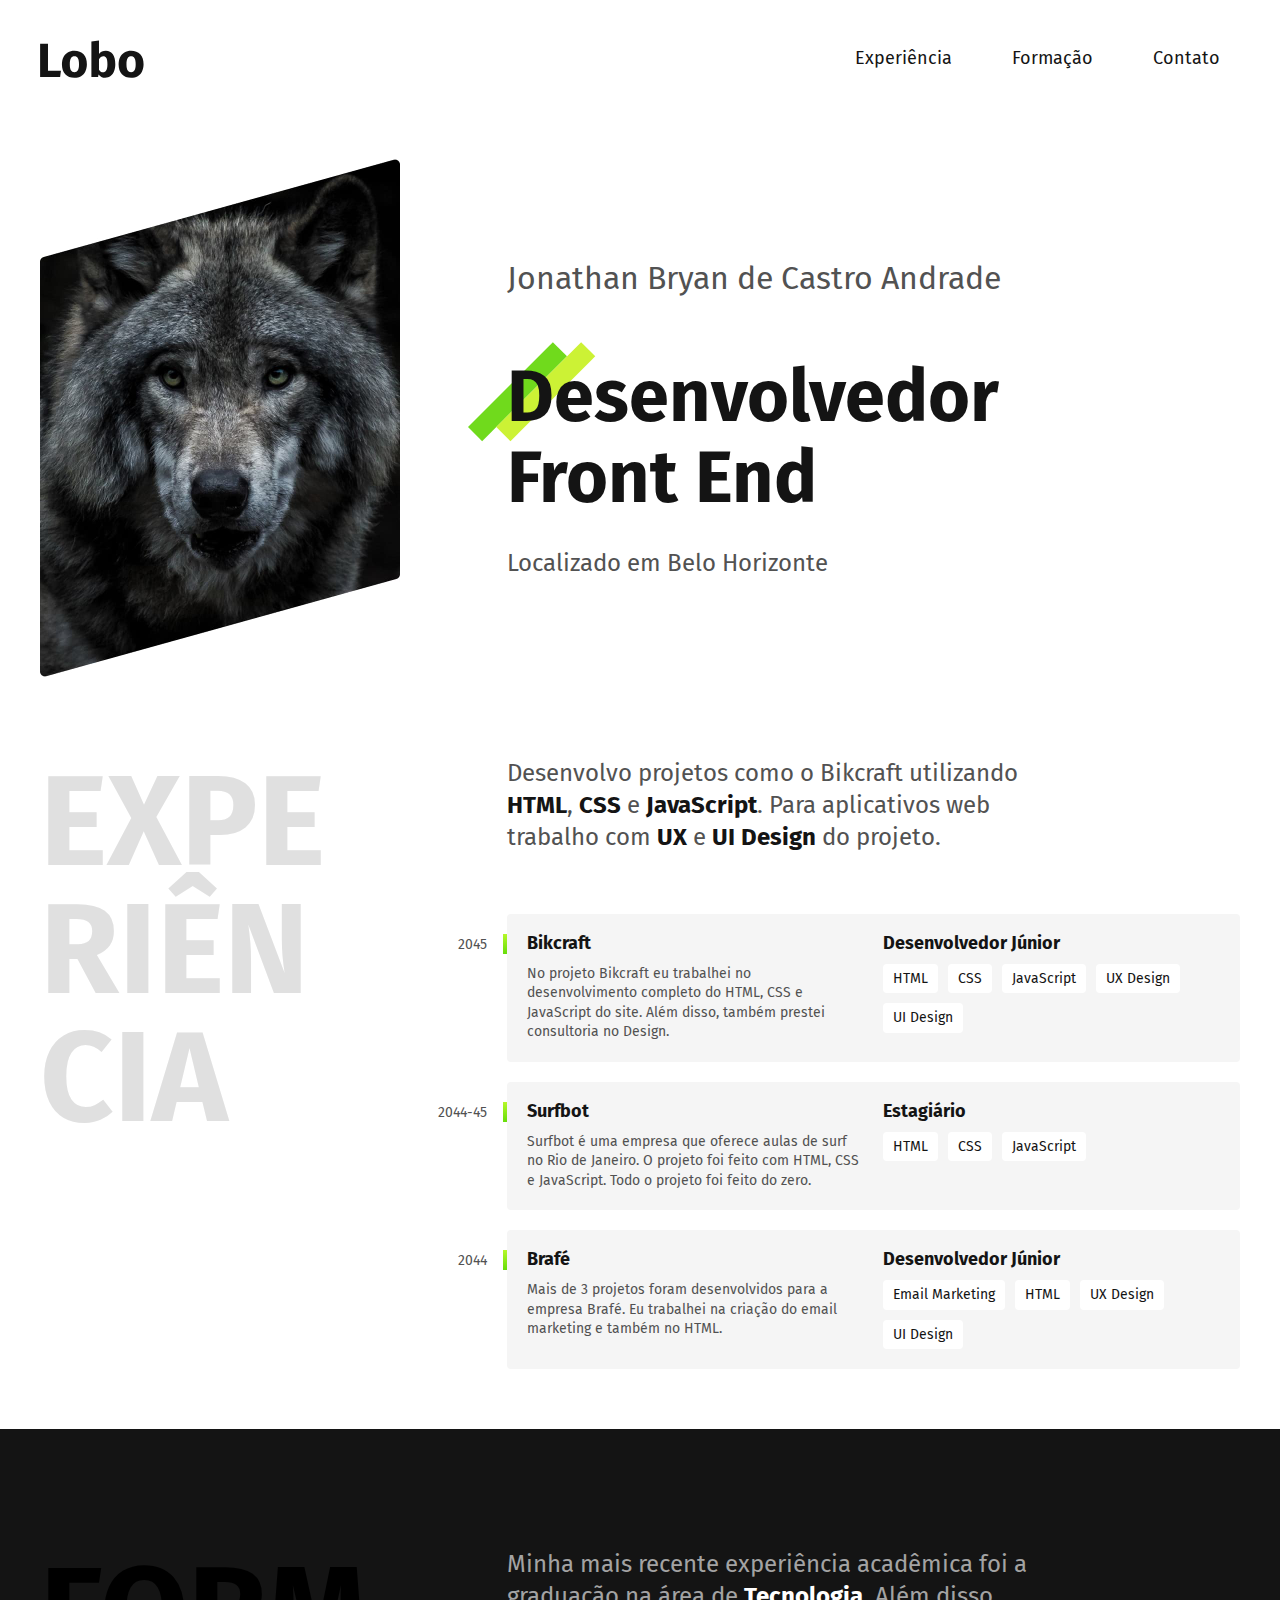
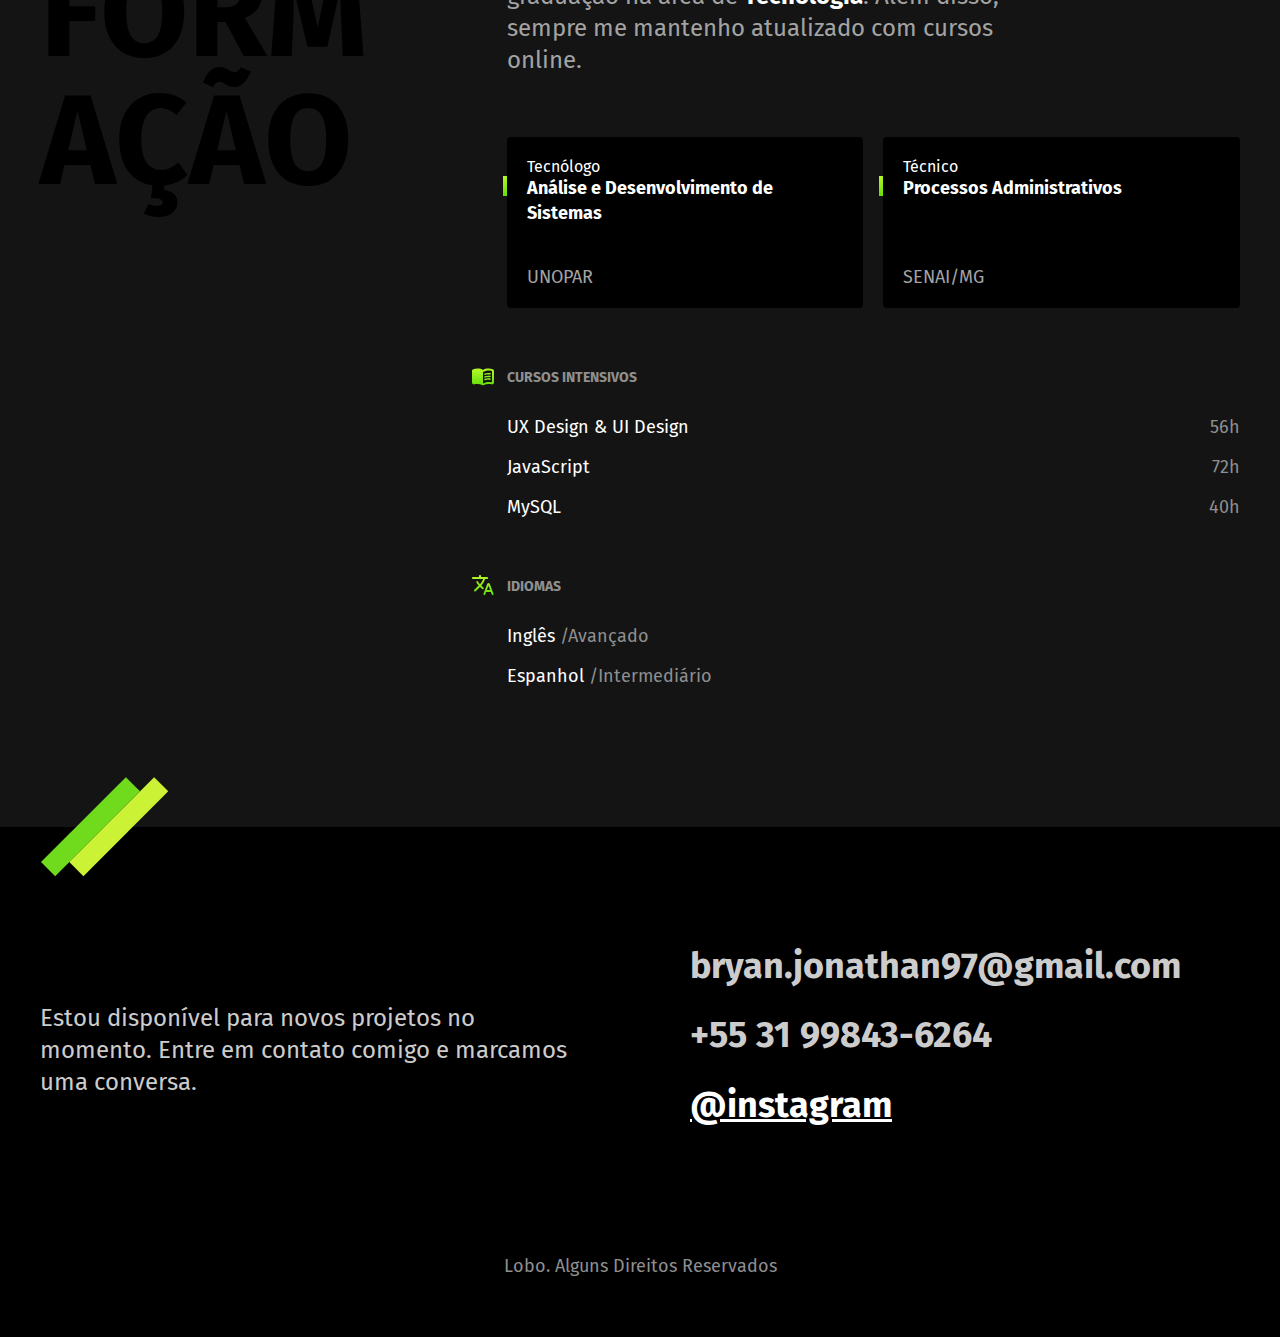
==== index.html @ 7af538fd "google fonts" ====
<!DOCTYPE html>
<html lang="pt-BR">

<head>
  <meta charset="UTF-8">
  <meta name="viewport" content="width=device-width, initial-scale=1.0">
  <title>Portfólio Web Jonathan Bryan</title>
  <meta name="description" content="Desenvolvedor Front End">
  <link rel="stylesheet" href="./css/style.css">
  <link rel="icon" href="./favicon.svg" type="image/svg+xml">
  <link rel="preconnect" href="https://fonts.googleapis.com">
  <link rel="preconnect" href="https://fonts.gstatic.com" crossorigin>
  <link href="https://fonts.googleapis.com/css2?family=Fira+Sans:wght@400;700&display=swap" rel="stylesheet">
</head>

<body>

  <header class="header">
    <img src="./img/marca.svg" alt="Marca Lobo" width="104" height="38">
    <nav>
      <ul class="header-menu">
        <li><a href="#experiencia">Experiência</a></li>
        <li><a href="#formacao">Formação</a></li>
        <li><a href="#contato">Contato</a></li>
      </ul>
    </nav>
  </header>

  <main class="introducao">
    <img src="./img/perfil.jpg" alt="Lobo Cinza" width="360" height="520">
    <div>
      <p class="introducao-nome">Jonathan Bryan de Castro Andrade</p>
      <h1>Desenvolvedor<br>Front End</h1>
      <p>Localizado em Belo Horizonte</p>
    </div>
  </main>

  <section class="experiencia" id="experiencia" aria-label="Experiência">
    <h2 class="subtitulo">Experiência</h2>
    <div>
      <p class="experiencia-texto">Desenvolvo projetos como o Bikcraft utilizando <strong>HTML</strong>, <strong>CSS</strong> e <strong>JavaScript</strong>. Para aplicativos web trabalho com <strong>UX</strong> e <strong>UI Design</strong> do projeto.</p>

      <div class="empresa">
        <span class="empresa-ano">2045</span>
        <h3 class="empresa-titulo">Bikcraft</h3>
        <span class="empresa-titulo">Desenvolvedor Júnior</span>
        <p class="empresa-texto">No projeto Bikcraft eu trabalhei no desenvolvimento completo do HTML, CSS e JavaScript do site. Além disso, também prestei consultoria no Design.</p>
        <ul class="empresa-habilidades">
          <li>HTML</li>
          <li>CSS</li>
          <li>JavaScript</li>
          <li>UX Design</li>
          <li>UI Design</li>
        </ul>
      </div>

      <div class="empresa">
        <span class="empresa-ano">2044-45</span>
        <h3 class="empresa-titulo">Surfbot</h3>
        <span class="empresa-titulo">Estagiário</span>
        <p class="empresa-texto">Surfbot é uma empresa que oferece aulas de surf no Rio de Janeiro. O projeto foi feito com HTML, CSS e JavaScript. Todo o projeto foi feito do zero.</p>
        <ul class="empresa-habilidades">
          <li>HTML</li>
          <li>CSS</li>
          <li>JavaScript</li>
        </ul>
      </div>

      <div class="empresa">
        <span class="empresa-ano">2044</span>
        <h3 class="empresa-titulo">Brafé</h3>
        <span class="empresa-titulo">Desenvolvedor Júnior</span>
        <p class="empresa-texto">Mais de 3 projetos foram desenvolvidos para a empresa Brafé. Eu trabalhei na criação do email marketing e também no HTML.</p>
        <ul class="empresa-habilidades">
          <li>Email Marketing</li>
          <li>HTML</li>
          <li>UX Design</li>
          <li>UI Design</li>
        </ul>
      </div>
    </div>
  </section>

  <section class="formacao" id="formacao" aria-label="Formação">
    <div class="formacao-container">
      <h2 class="subtitulo">Formação</h2>
      <div>
        <p class="formacao-texto">Minha mais recente experiência acadêmica foi a graduação na área de <strong>Tecnologia</strong>. Além disso, sempre me mantenho atualizado com cursos online.
        </p>
        <ul class="faculdade-lista">
          <li class="faculdade">
            <span class="faculdade-tipo">Tecnólogo</span>
            <h3 class="faculdade-curso">Análise e Desenvolvimento de Sistemas</h3>
            <span class="faculdade-instituicao">UNOPAR</span>
          </li>
          <li class="faculdade">
            <span class="faculdade-tipo">Técnico</span>
            <h3 class="faculdade-curso">Processos Administrativos</h3>
            <span class="faculdade-instituicao">SENAI/MG</span>
          </li>
          <!-- <li class="faculdade">
            <span class="faculdade-tipo">XXXXXXX</span>
            <h3 class="faculdade-curso">XXXXXXX XXXXXXXX</h3>
            <span class="faculdade-instituicao">XXXX</span>
          </li> -->
        </ul>
        <div class="formacao-extra">
          <div class="cursos">
            <h3>Cursos Intensivos</h3>
            <ul>
              <li>UX Design & UI Design <span>56h</span></li>
              <li>JavaScript <span>72h</span></li>
              <li>MySQL <span>40h</span></li>
            </ul>
          </div>
          <div class="idiomas">
            <h3>Idiomas</h3>
            <ul>
              <li>Inglês <span>/Avançado</span></li>
              <li>Espanhol <span>/Intermediário</span></li>
            </ul>
          </div>
        </div>
      </div>
    </div>
  </section>

  <footer class="footer" id="contato">
    <div class="footer-container">
      <p class="footer-texto">Estou disponível para novos projetos no momento. Entre em contato comigo e marcamos uma conversa.</p>
      <ul class="footer-contato">
        <li>bryan.jonathan97@gmail.com</li>
        <li>+55 31 99843-6264</li>
        <li><a href="/">@instagram</a></li>
      </ul>
      <p class="footer-copy">Lobo. Alguns Direitos Reservados</p>
    </div>
  </footer>
</body>

</html>
---- css/style.css ----
@import url(./global.css);
@import url(./header.css);
@import url(./introducao.css);
@import url(./experiencia.css);
@import url(./formacao.css);
@import url(./footer.css);
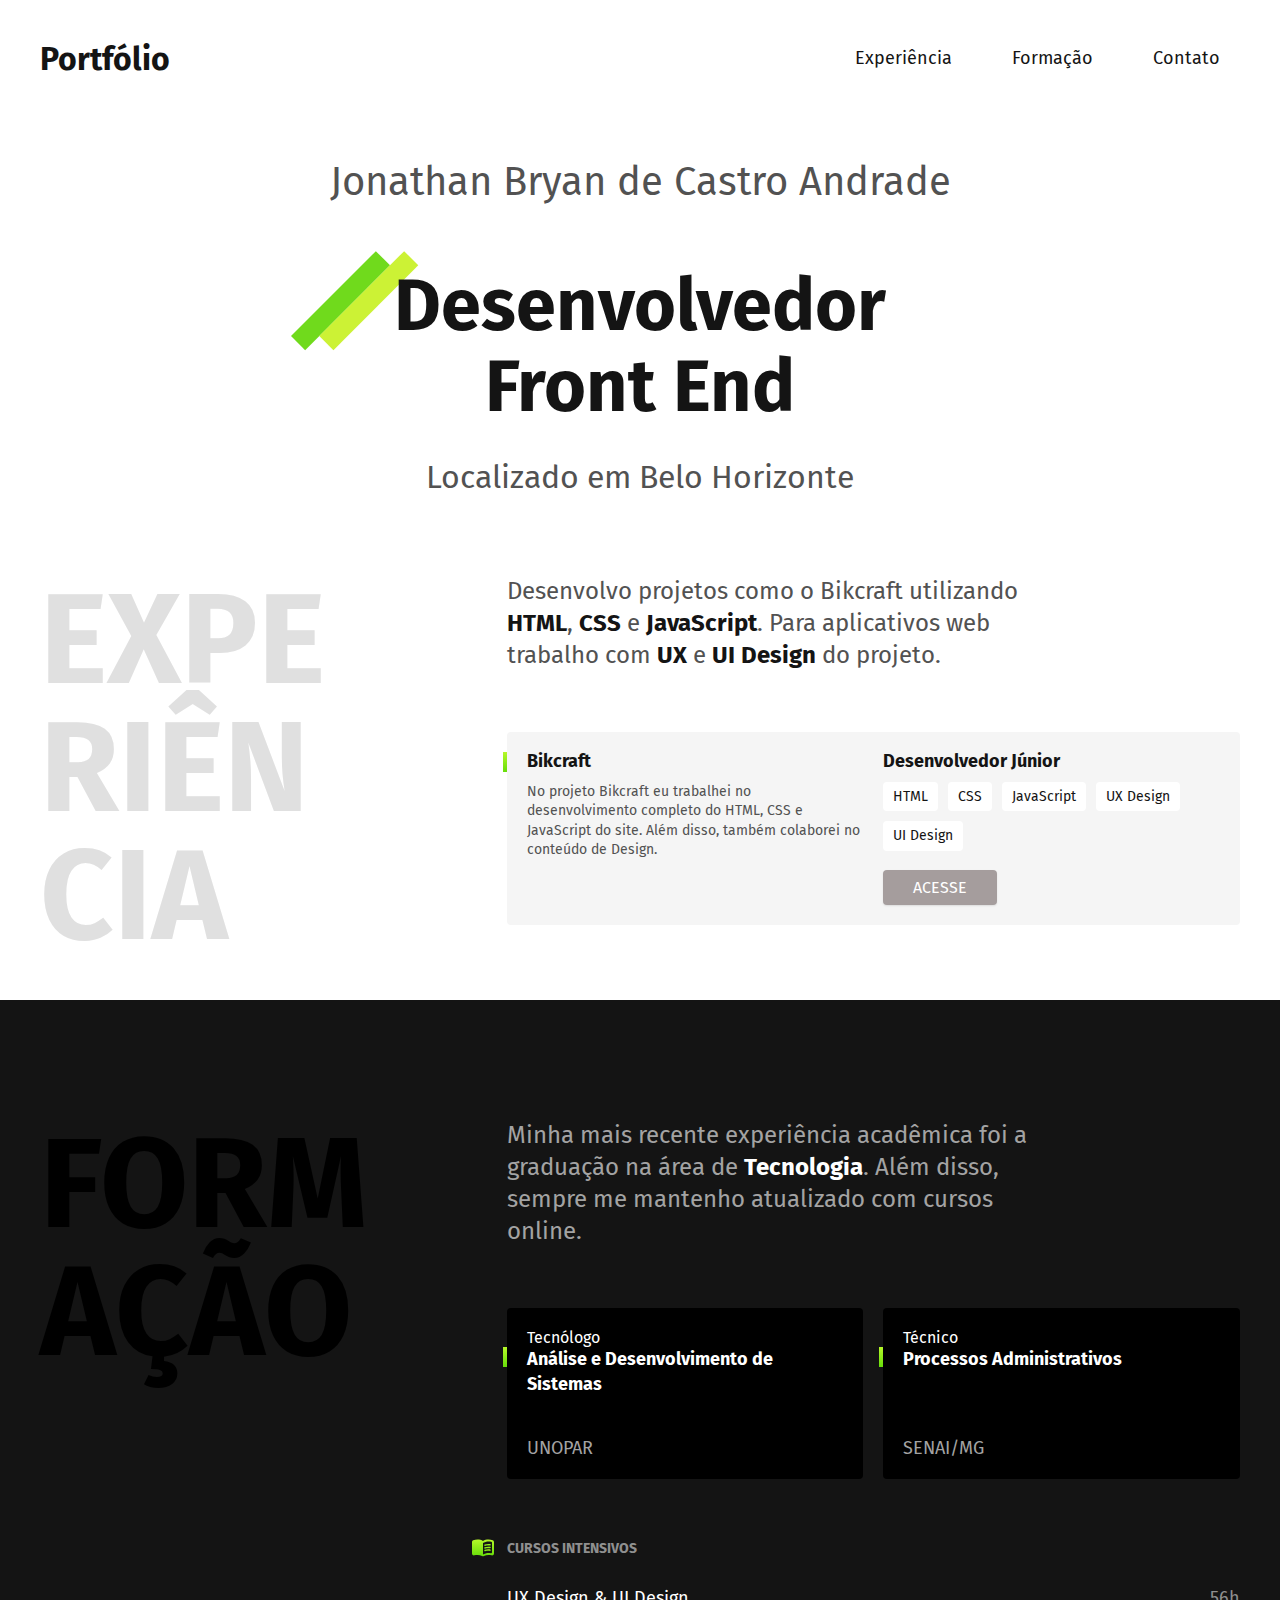
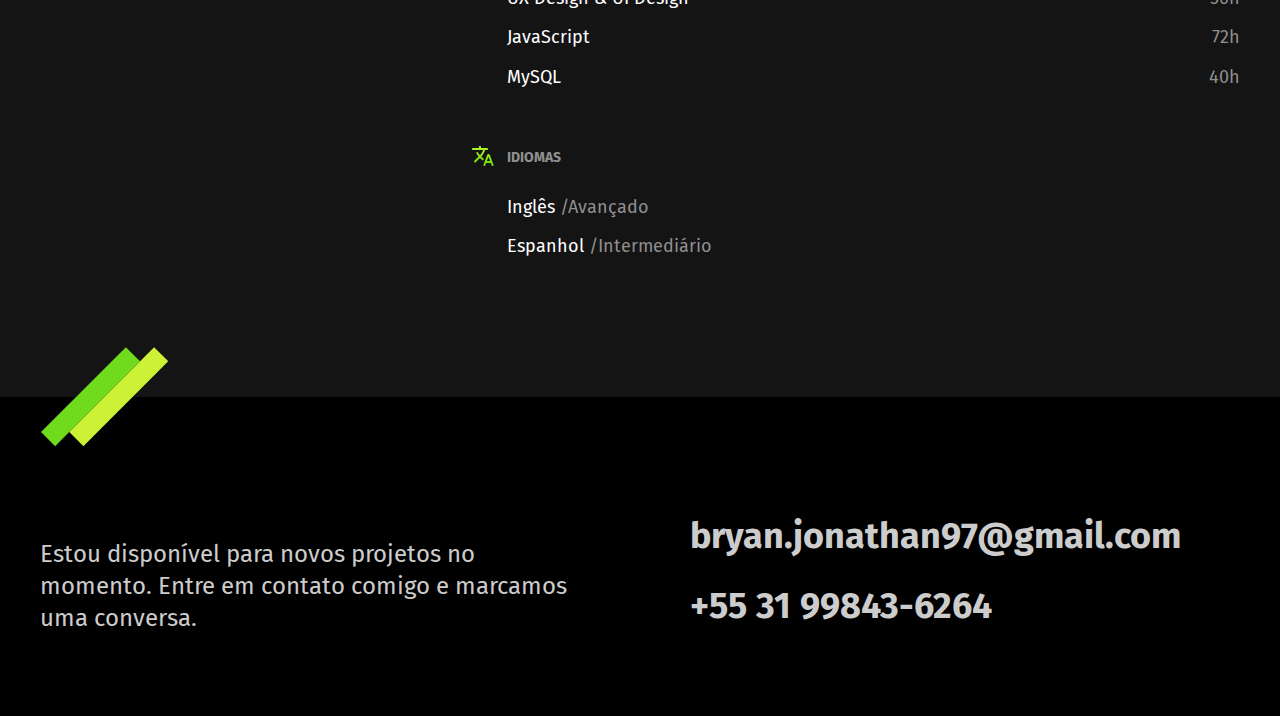
==== commit 2baa47eb: "Add files via upload" ====
--- a/index.html
+++ b/index.html
@@ -16,7 +16,8 @@
 <body>
 
   <header class="header">
-    <img src="./img/marca.svg" alt="Marca Lobo" width="104" height="38">
+    <h1>Portfólio</h1>
+    <!-- <img src="./img/marca.svg" alt="Marca Lobo" width="104" height="38"> -->
     <nav>
       <ul class="header-menu">
         <li><a href="#experiencia">Experiência</a></li>
@@ -27,7 +28,7 @@
   </header>
 
   <main class="introducao">
-    <img src="./img/perfil.jpg" alt="Lobo Cinza" width="360" height="520">
+    <!-- <img src="./img/perfil.jpg" alt="Lobo Cinza" width="360" height="520"> -->
     <div>
       <p class="introducao-nome">Jonathan Bryan de Castro Andrade</p>
       <h1>Desenvolvedor<br>Front End</h1>
@@ -41,10 +42,10 @@
       <p class="experiencia-texto">Desenvolvo projetos como o Bikcraft utilizando <strong>HTML</strong>, <strong>CSS</strong> e <strong>JavaScript</strong>. Para aplicativos web trabalho com <strong>UX</strong> e <strong>UI Design</strong> do projeto.</p>
 
       <div class="empresa">
-        <span class="empresa-ano">2045</span>
+        <span class="empresa-ano"></span>
         <h3 class="empresa-titulo">Bikcraft</h3>
         <span class="empresa-titulo">Desenvolvedor Júnior</span>
-        <p class="empresa-texto">No projeto Bikcraft eu trabalhei no desenvolvimento completo do HTML, CSS e JavaScript do site. Além disso, também prestei consultoria no Design.</p>
+        <p class="empresa-texto">No projeto Bikcraft eu trabalhei no desenvolvimento completo do HTML, CSS e JavaScript do site. Além disso, também colaborei no conteúdo de Design.</p>
         <ul class="empresa-habilidades">
           <li>HTML</li>
           <li>CSS</li>
@@ -52,10 +53,11 @@
           <li>UX Design</li>
           <li>UI Design</li>
         </ul>
+        <a class="acesso-link" href="../bikcraft/projeto-bikcraft/index.html">Acesse</a>
       </div>
 
-      <div class="empresa">
-        <span class="empresa-ano">2044-45</span>
+      <!-- <div class="empresa">
+        <span class="empresa-ano"></span>
         <h3 class="empresa-titulo">Surfbot</h3>
         <span class="empresa-titulo">Estagiário</span>
         <p class="empresa-texto">Surfbot é uma empresa que oferece aulas de surf no Rio de Janeiro. O projeto foi feito com HTML, CSS e JavaScript. Todo o projeto foi feito do zero.</p>
@@ -64,10 +66,10 @@
           <li>CSS</li>
           <li>JavaScript</li>
         </ul>
-      </div>
+      </div> -->
 
-      <div class="empresa">
-        <span class="empresa-ano">2044</span>
+      <!-- <div class="empresa">
+        <span class="empresa-ano"></span>
         <h3 class="empresa-titulo">Brafé</h3>
         <span class="empresa-titulo">Desenvolvedor Júnior</span>
         <p class="empresa-texto">Mais de 3 projetos foram desenvolvidos para a empresa Brafé. Eu trabalhei na criação do email marketing e também no HTML.</p>
@@ -78,7 +80,7 @@
           <li>UI Design</li>
         </ul>
       </div>
-    </div>
+    </div> -->
   </section>
 
   <section class="formacao" id="formacao" aria-label="Formação">
@@ -131,9 +133,8 @@
       <ul class="footer-contato">
         <li>bryan.jonathan97@gmail.com</li>
         <li>+55 31 99843-6264</li>
-        <li><a href="/">@instagram</a></li>
+
       </ul>
-      <p class="footer-copy">Lobo. Alguns Direitos Reservados</p>
     </div>
   </footer>
 </body>
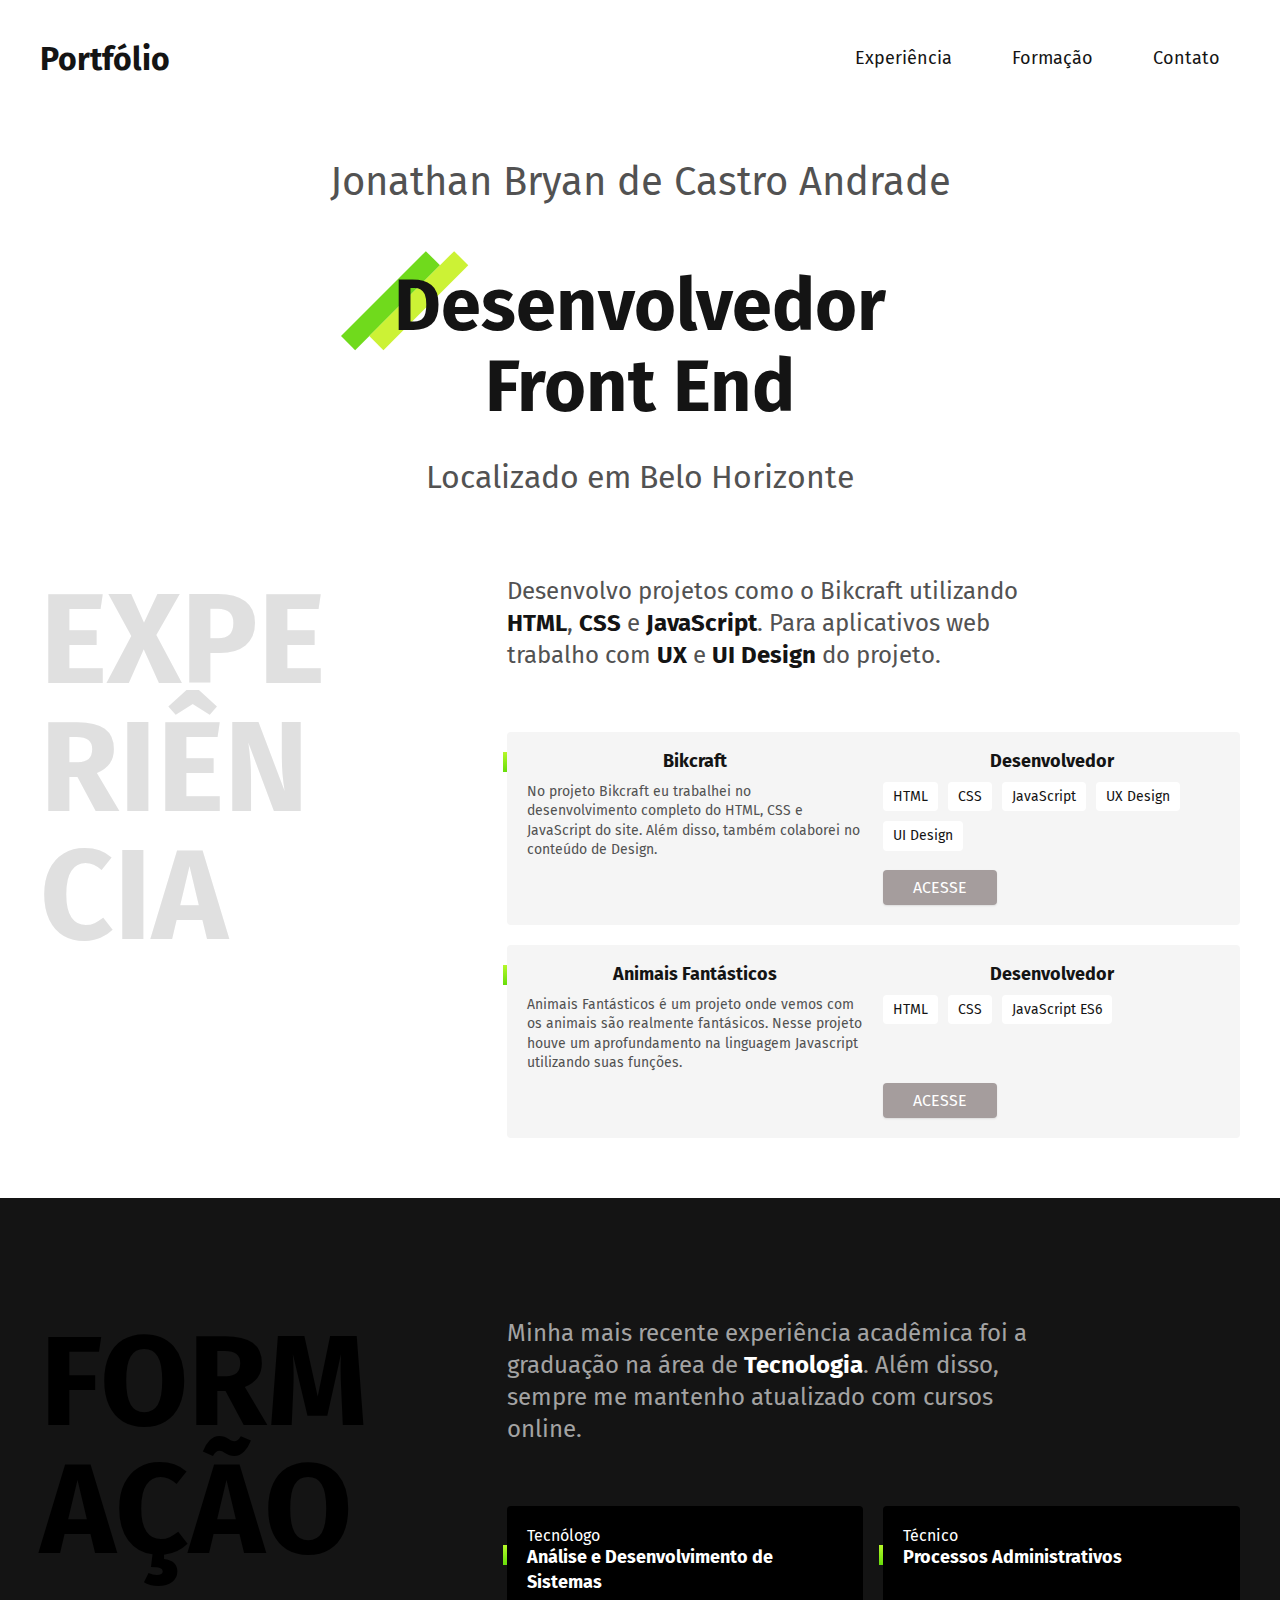
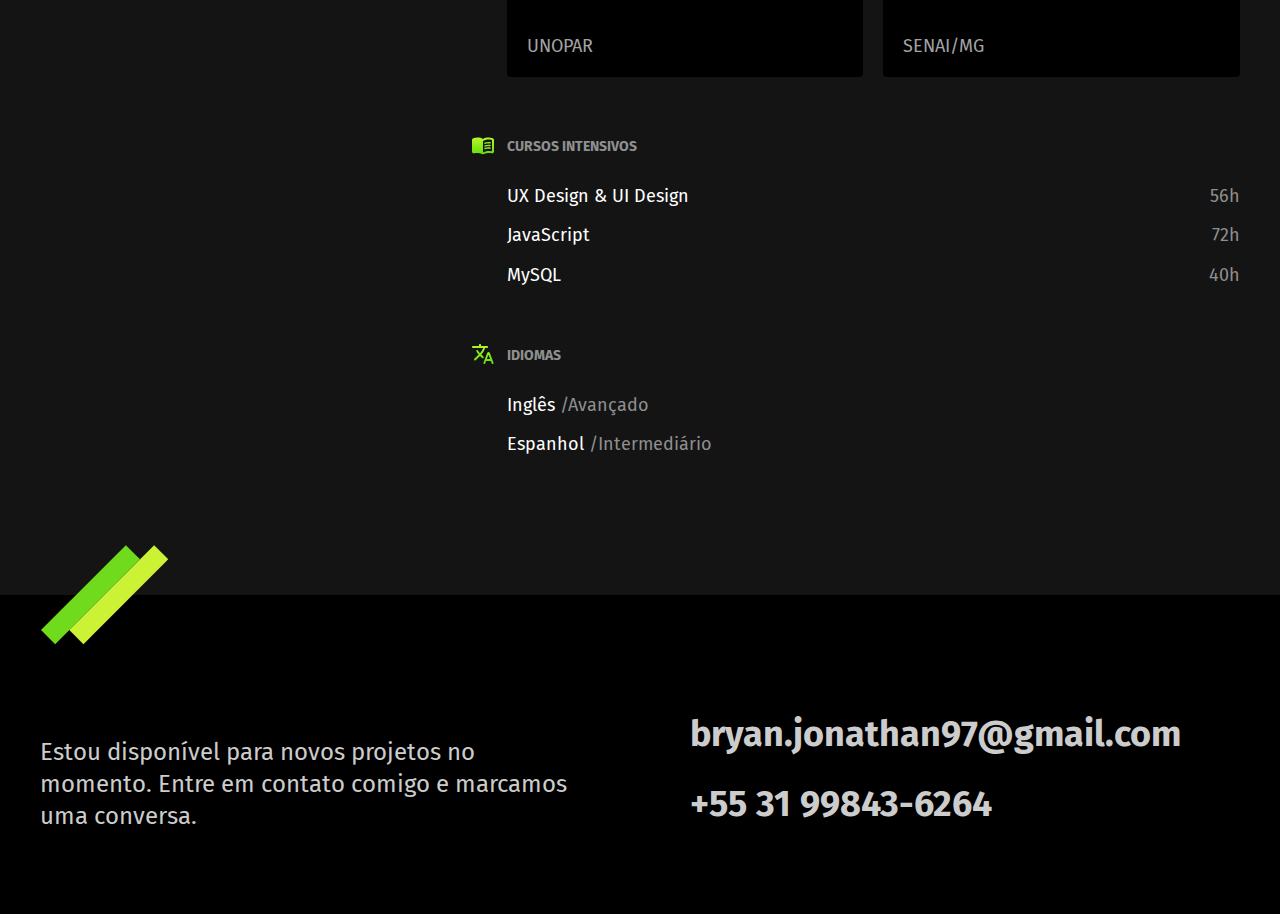
==== commit 908aa175: "add new project" ====
--- a/index.html
+++ b/index.html
@@ -14,7 +14,6 @@
 </head>
 
 <body>
-
   <header class="header">
     <h1>Portfólio</h1>
     <!-- <img src="./img/marca.svg" alt="Marca Lobo" width="104" height="38"> -->
@@ -44,7 +43,7 @@
       <div class="empresa">
         <span class="empresa-ano"></span>
         <h3 class="empresa-titulo">Bikcraft</h3>
-        <span class="empresa-titulo">Desenvolvedor Júnior</span>
+        <span class="empresa-titulo">Desenvolvedor</span>
         <p class="empresa-texto">No projeto Bikcraft eu trabalhei no desenvolvimento completo do HTML, CSS e JavaScript do site. Além disso, também colaborei no conteúdo de Design.</p>
         <ul class="empresa-habilidades">
           <li>HTML</li>
@@ -56,17 +55,18 @@
         <a class="acesso-link" href="../bikcraft/projeto-bikcraft/index.html">Acesse</a>
       </div>
 
-      <!-- <div class="empresa">
+      <div class="empresa">
         <span class="empresa-ano"></span>
-        <h3 class="empresa-titulo">Surfbot</h3>
-        <span class="empresa-titulo">Estagiário</span>
-        <p class="empresa-texto">Surfbot é uma empresa que oferece aulas de surf no Rio de Janeiro. O projeto foi feito com HTML, CSS e JavaScript. Todo o projeto foi feito do zero.</p>
+        <h3 class="empresa-titulo">Animais Fantásticos</h3>
+        <span class="empresa-titulo">Desenvolvedor</span>
+        <p class="empresa-texto">Animais Fantásticos é um projeto onde vemos com os animais são realmente fantásicos. Nesse projeto houve um aprofundamento na linguagem Javascript utilizando suas funções.</p>
         <ul class="empresa-habilidades">
           <li>HTML</li>
           <li>CSS</li>
-          <li>JavaScript</li>
+          <li>JavaScript ES6</li>
         </ul>
-      </div> -->
+        <a class="acesso-link" href="./animais-fantasticos/index.html">ACESSE</a>
+      </div>
 
       <!-- <div class="empresa">
         <span class="empresa-ano"></span>
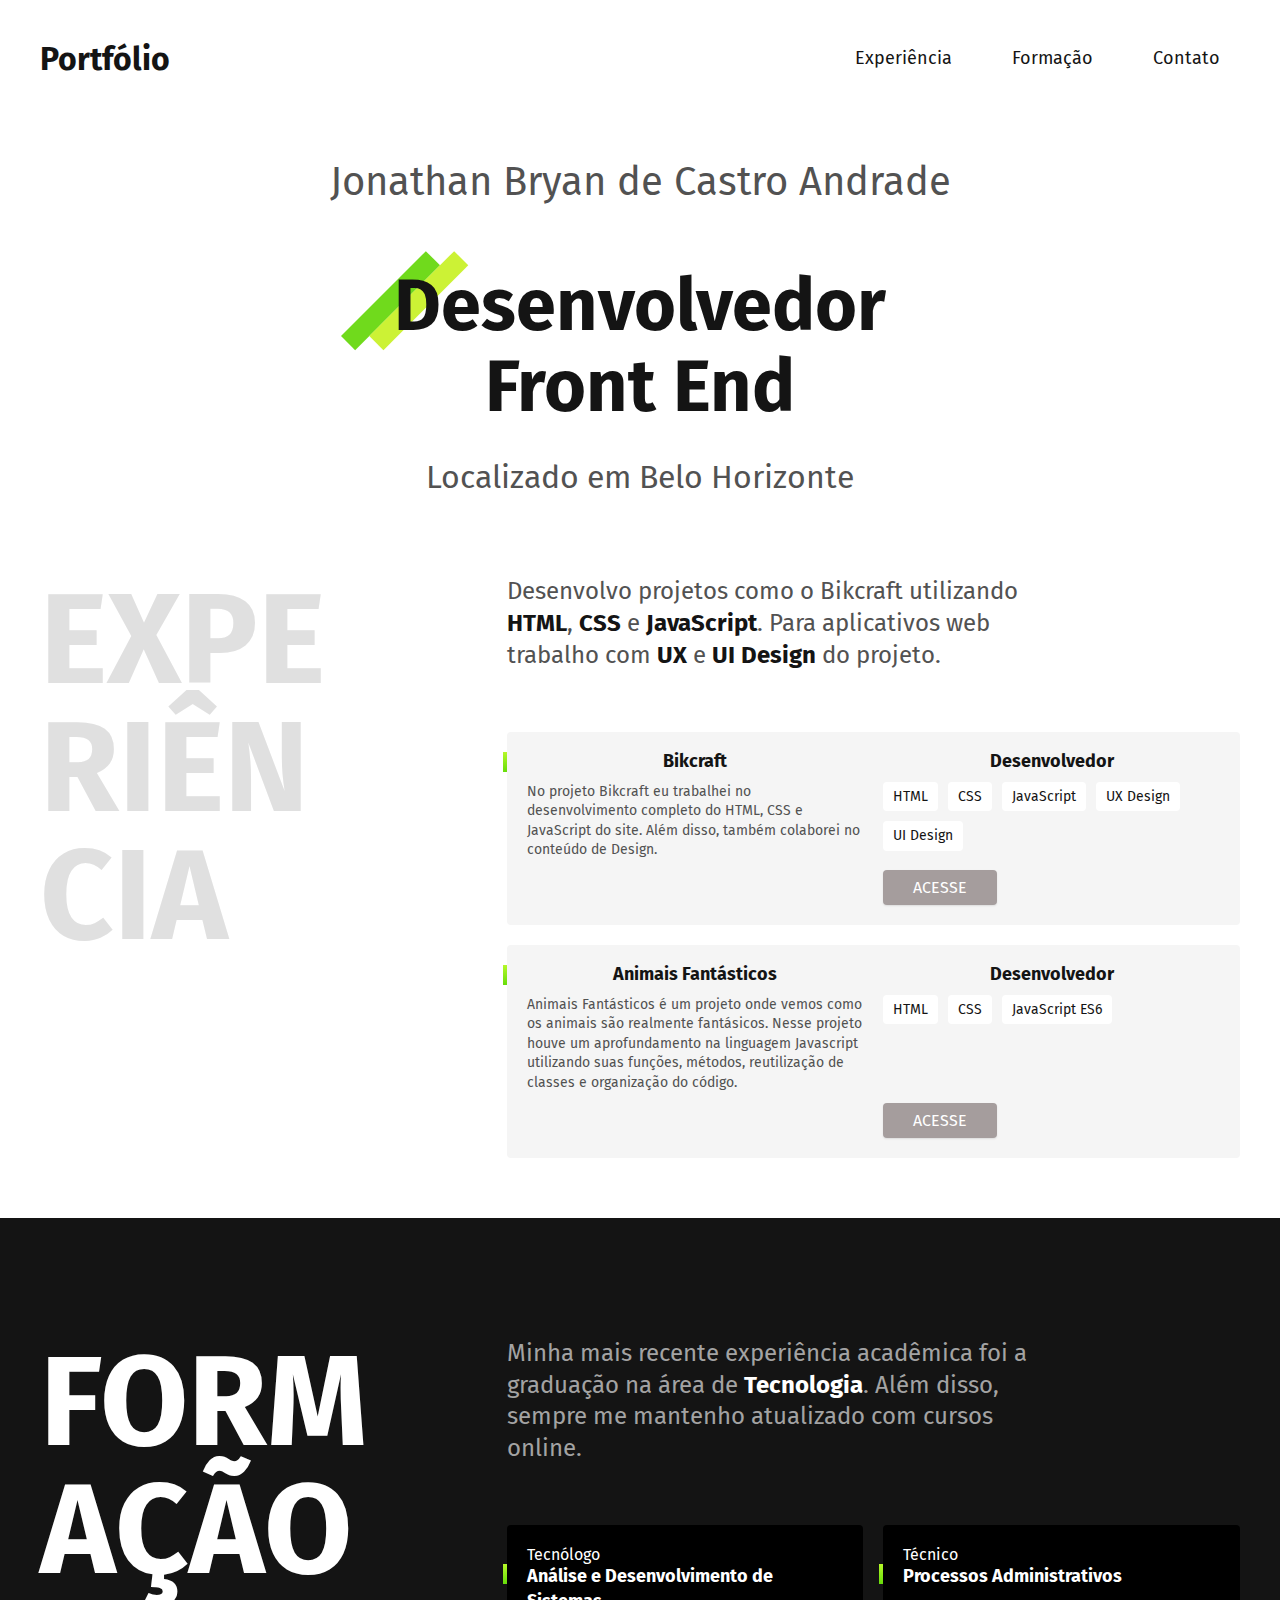
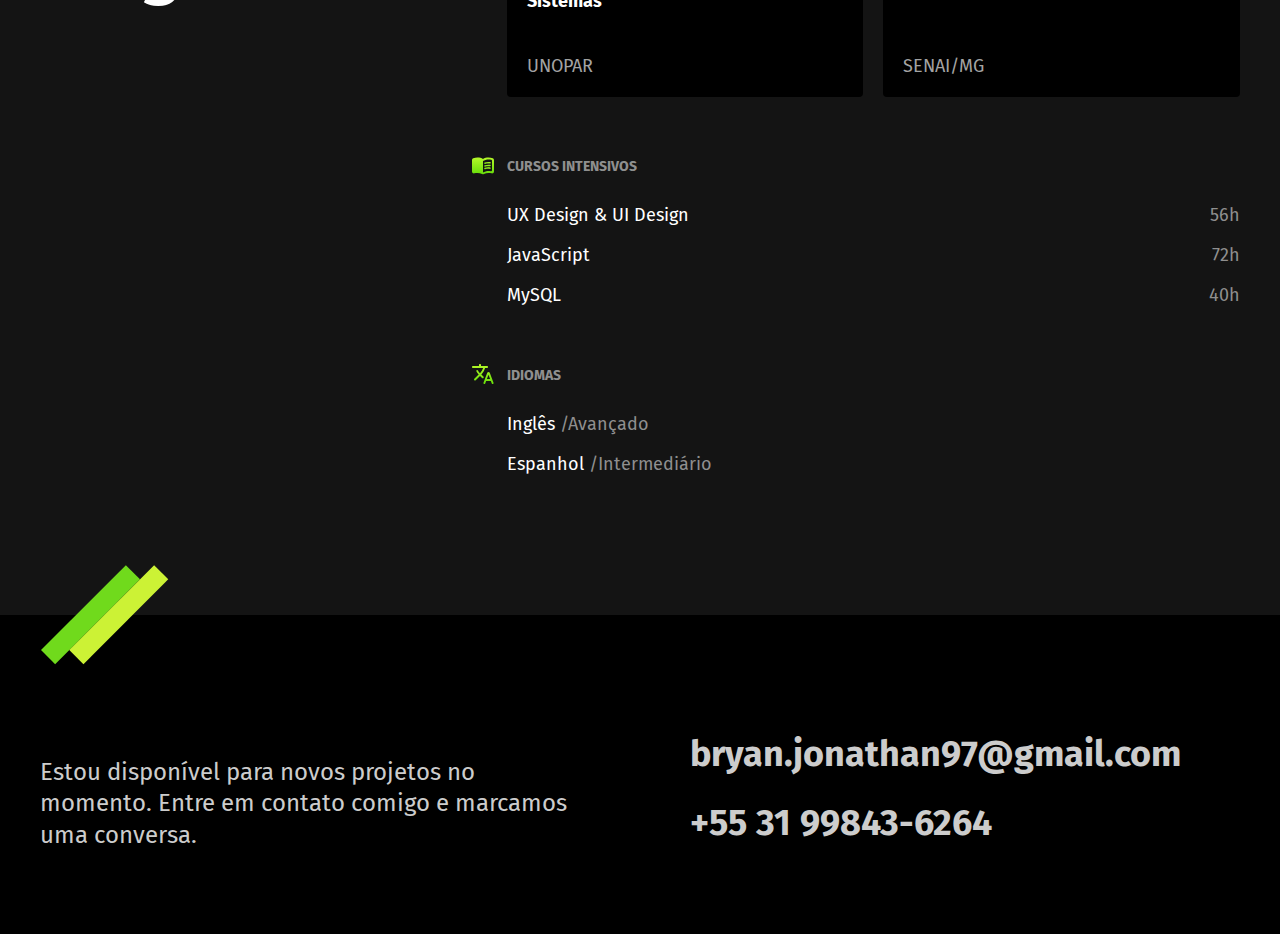
==== commit 2ad063bb: "Update index.html" ====
--- a/index.html
+++ b/index.html
@@ -59,13 +59,13 @@
         <span class="empresa-ano"></span>
         <h3 class="empresa-titulo">Animais Fantásticos</h3>
         <span class="empresa-titulo">Desenvolvedor</span>
-        <p class="empresa-texto">Animais Fantásticos é um projeto onde vemos com os animais são realmente fantásicos. Nesse projeto houve um aprofundamento na linguagem Javascript utilizando suas funções.</p>
+        <p class="empresa-texto">Animais Fantásticos é um projeto onde vemos como os animais são realmente fantásicos. Nesse projeto houve um aprofundamento na linguagem Javascript utilizando suas funções, métodos, reutilização de classes e organização do código.</p>
         <ul class="empresa-habilidades">
           <li>HTML</li>
           <li>CSS</li>
           <li>JavaScript ES6</li>
         </ul>
-        <a class="acesso-link" href="./animais-fantasticos/index.html">ACESSE</a>
+        <a class="acesso-link" href="https://bryanjonathan.github.io/animais-fantasticos/">ACESSE</a>
       </div>
 
       <!-- <div class="empresa">
@@ -139,4 +139,4 @@
   </footer>
 </body>
 
-</html>+</html>
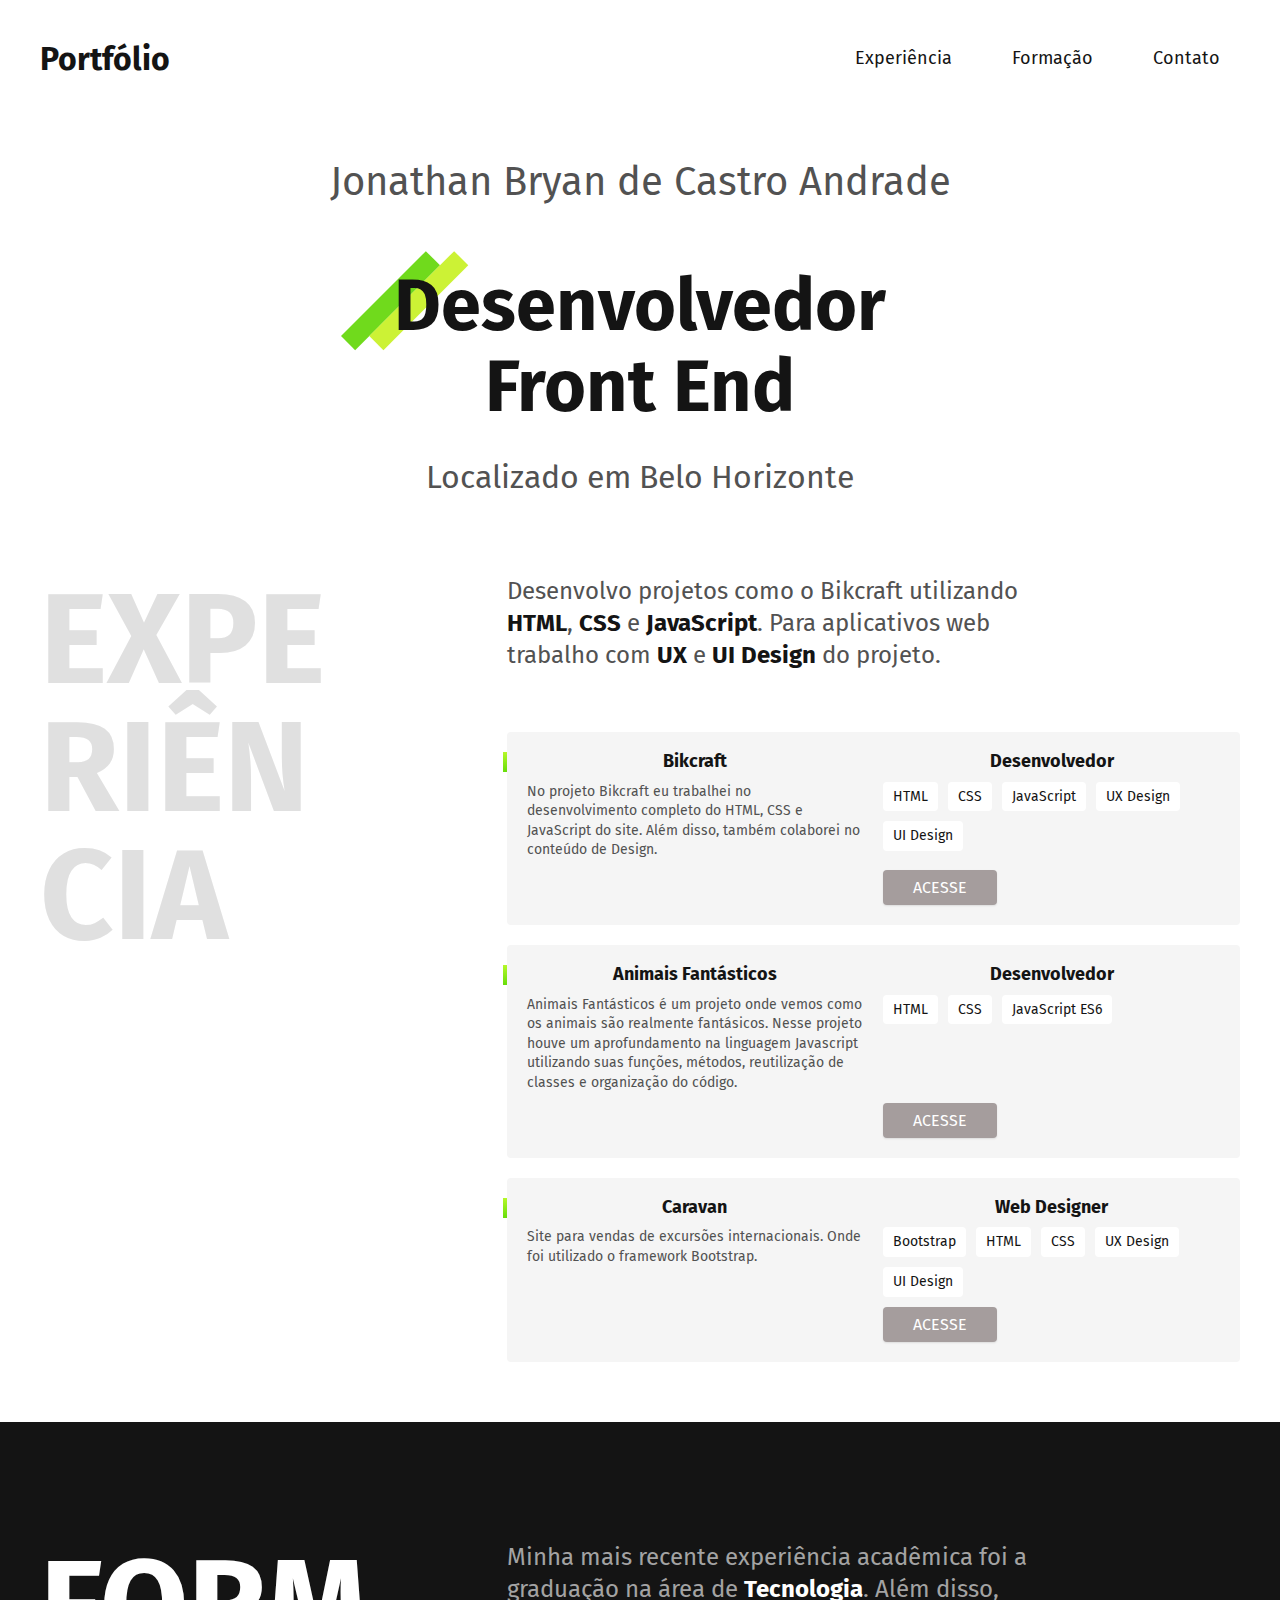
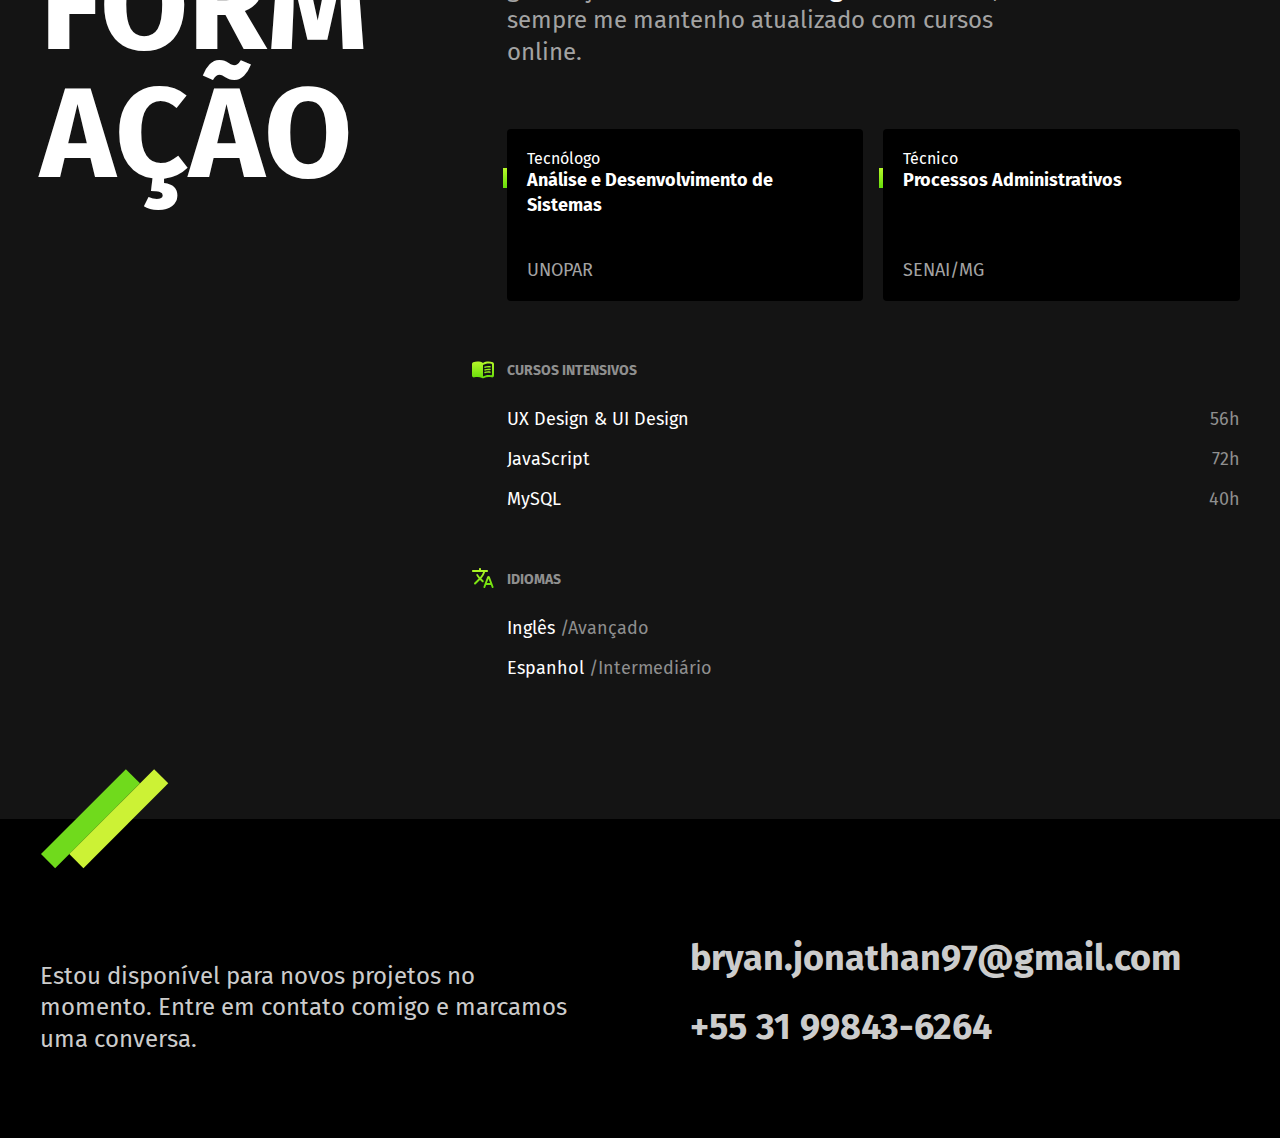
==== commit aee0f823: "adicionada  secao-caravan" ====
--- a/index.html
+++ b/index.html
@@ -68,19 +68,21 @@
         <a class="acesso-link" href="https://bryanjonathan.github.io/animais-fantasticos/">ACESSE</a>
       </div>
 
-      <!-- <div class="empresa">
+      <div class="empresa">
         <span class="empresa-ano"></span>
-        <h3 class="empresa-titulo">Brafé</h3>
-        <span class="empresa-titulo">Desenvolvedor Júnior</span>
-        <p class="empresa-texto">Mais de 3 projetos foram desenvolvidos para a empresa Brafé. Eu trabalhei na criação do email marketing e também no HTML.</p>
+        <h3 class="empresa-titulo">Caravan</h3>
+        <span class="empresa-titulo">Web Designer</span>
+        <p class="empresa-texto">Site para vendas de excursões internacionais. Onde foi utilizado o framework Bootstrap.</p>
         <ul class="empresa-habilidades">
-          <li>Email Marketing</li>
+          <li>Bootstrap</li>
           <li>HTML</li>
+          <li>CSS</li>
           <li>UX Design</li>
           <li>UI Design</li>
         </ul>
+        <a class="acesso-link" href="https://bryanjonathan.github.io/caravan-bootstrap-4/">ACESSE</a>
       </div>
-    </div> -->
+    </div>
   </section>
 
   <section class="formacao" id="formacao" aria-label="Formação">
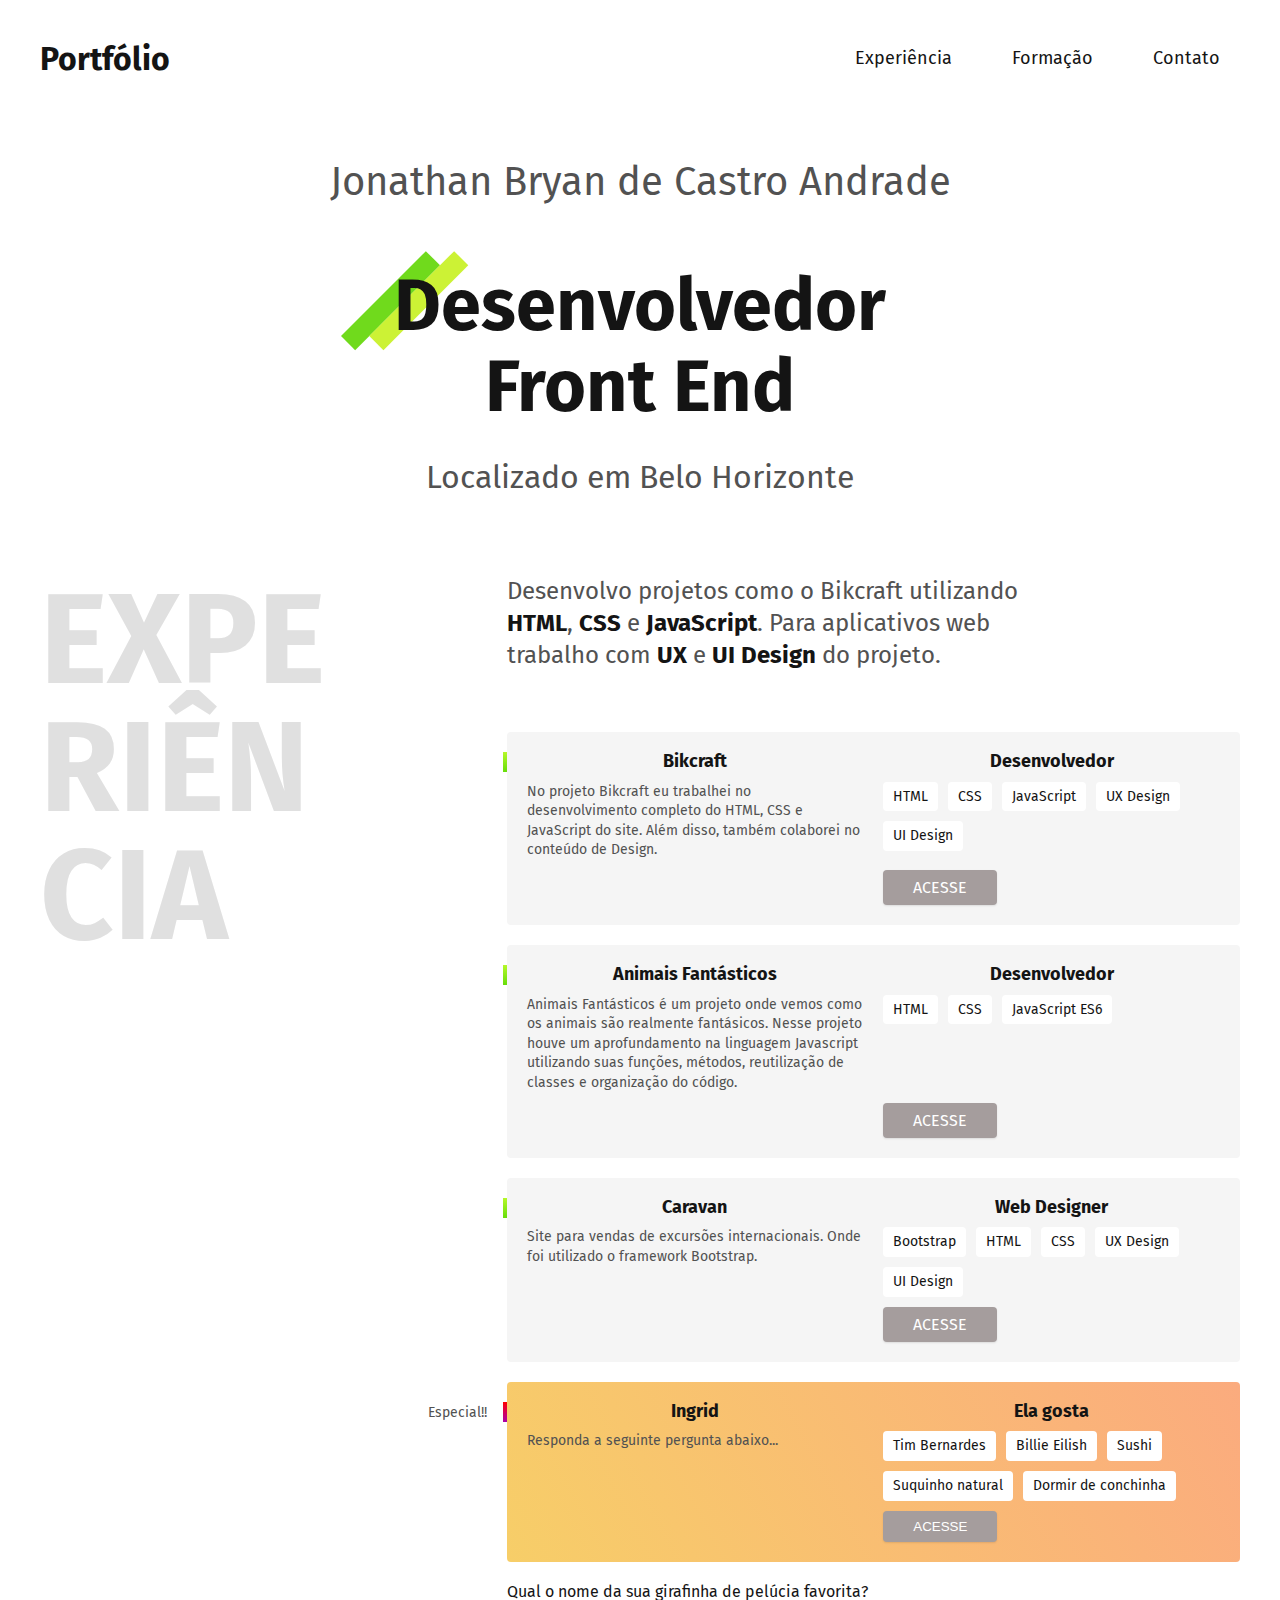
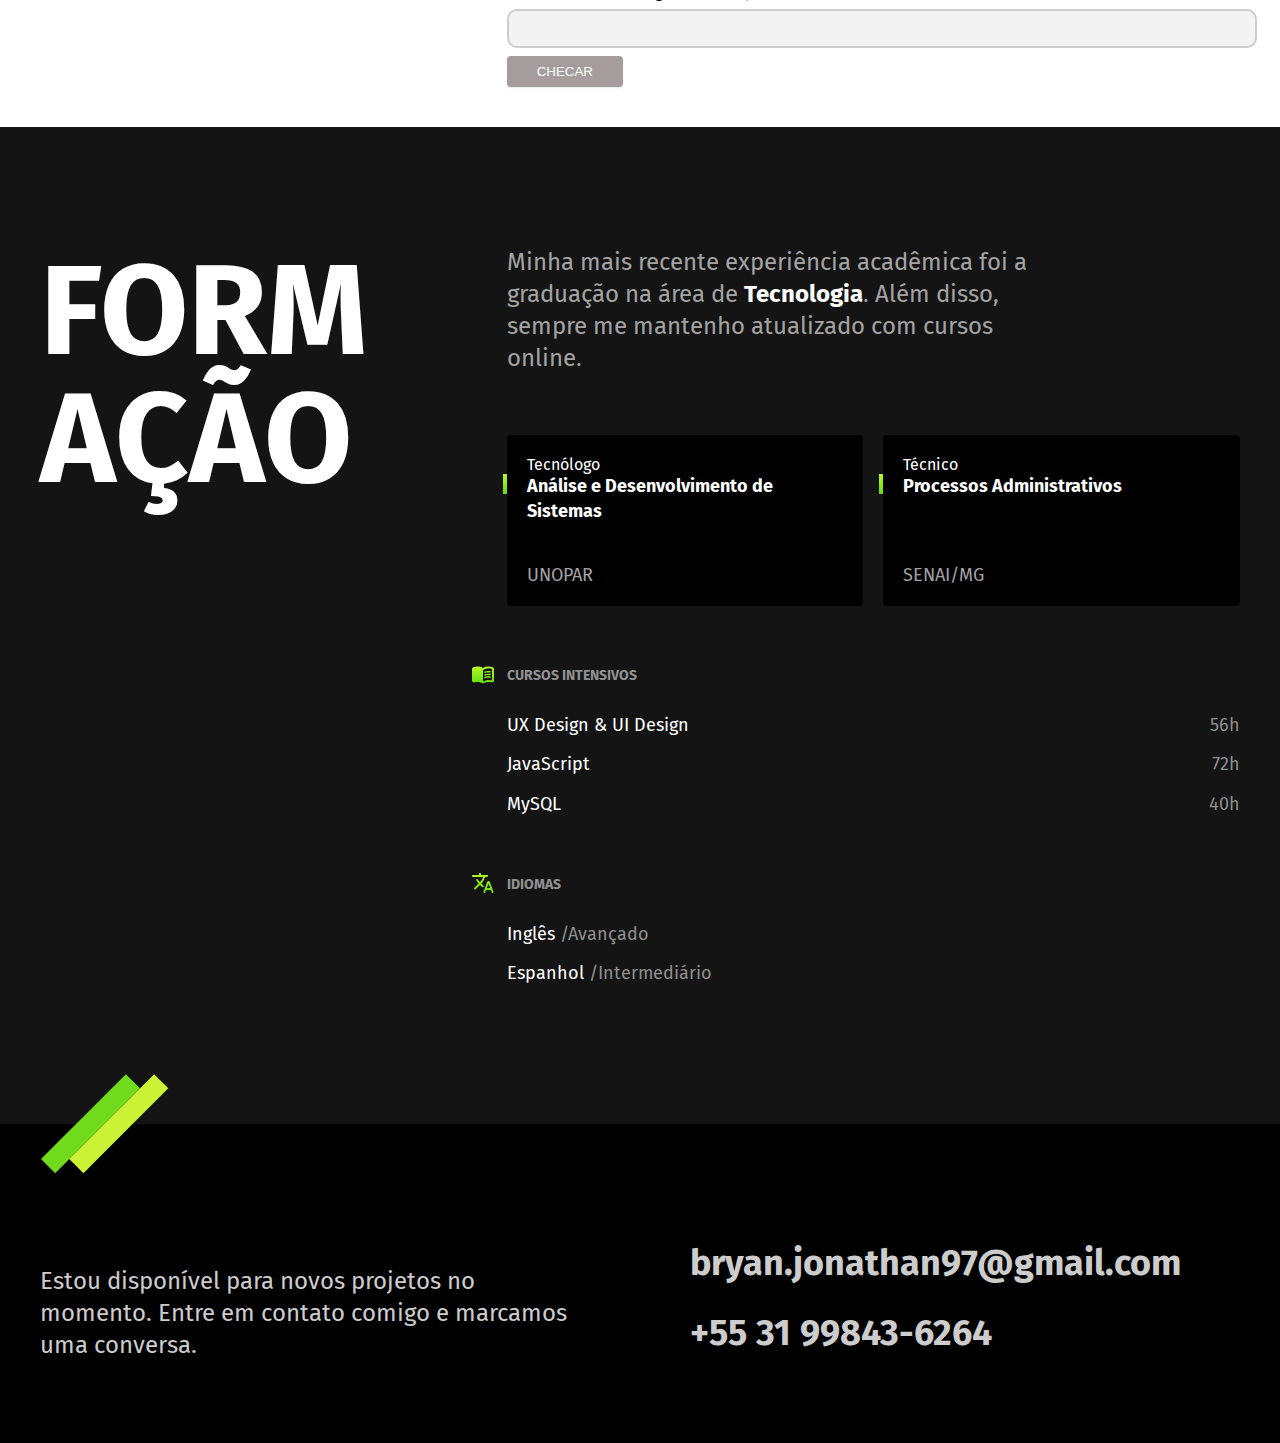
==== commit 684fe045: "pedido" ====
--- a/index.html
+++ b/index.html
@@ -82,7 +82,34 @@
         </ul>
         <a class="acesso-link" href="https://bryanjonathan.github.io/caravan-bootstrap-4/">ACESSE</a>
       </div>
-    </div>
+
+      <div class="empresa empresa-segredo">
+        <span class="empresa-ano">Especial!!</span>
+        <h3 class="empresa-titulo">Ingrid</h3>
+        <span class="empresa-titulo">Ela gosta</span>
+        <p class="empresa-texto">Responda a seguinte pergunta abaixo...</p>
+        <ul class="empresa-habilidades">
+          <li>Tim Bernardes</li>
+          <li>Billie Eilish</li>
+          <li>Sushi</li>
+          <li>Suquinho natural</li>
+          <li>Dormir de conchinha</li>
+        </ul>
+        <button type="button" class="acesso-link" id="pergunta-secreta" disabled>
+          Acesse
+          <!-- <a style="text-decoration: none; color: white; font-weight: 500;" href=""></a> -->
+        </button>
+      </div>
+      <label for="resposta-segredo" class="margin">Qual o nome da sua girafinha de pelúcia favorita?</label>
+      <input class="input" type="text" id="resposta-segredo">
+      
+      <div style="display: flex; gap: 16px;">
+        <button class="botaozao" id="check-pergunta">CHECAR</button>
+        <img id="icon-sucess" class="d-none" src="./img/sucess.svg" style="width: 32px; height: 32px;">
+        <img id="icon-error" class="d-none" src="./img/error.svg" style="width: 32px; height: 32px;">
+      </div>
+    </div>
+
   </section>
 
   <section class="formacao" id="formacao" aria-label="Formação">
@@ -141,4 +168,43 @@
   </footer>
 </body>
 
+<script>
+  const resposta = document.getElementById("resposta-segredo");
+  const botaoLiberar = document.getElementById("pergunta-secreta");
+  const checkPergunta = document.getElementById("check-pergunta");
+
+  const iconSucess = document.getElementById("icon-sucess");
+  const iconError = document.getElementById("icon-error");
+
+  botaoLiberar.addEventListener("click", function(e) {
+    e.preventDefault();
+    console.log("redirecionar");
+  });
+
+  checkPergunta.addEventListener("click", function() {
+    let respostaInput = resposta.value;
+    respostaInput = respostaInput.trim().toLowerCase();
+
+    iconError.classList.add("d-none");
+    iconSucess.classList.add("d-none");
+
+    iconError.classList.remove("d-block");
+    iconSucess.classList.remove("d-block");
+
+
+    if(respostaInput === "judith" || respostaInput === "judite" || respostaInput === "judihthe" || respostaInput === "jhudith" || respostaInput === "jhudithe" || respostaInput === "jhudite" || respostaInput === "judit") {
+      iconError.classList.add("d-none");
+      iconSucess.classList.add("d-block");
+      botaoLiberar.classList.add("verdinho");
+      botaoLiberar.innerHTML = '<a style="text-decoration: none; color: white; font-weight: 500;" href="./namoro.html">ACESSE</a>';
+      
+    } else {
+      iconSucess.classList.add("d-none");
+      iconError.classList.add("d-block");
+      botaoLiberar.classList.remove("verdinho");
+      botaoLiberar.innerHTML = "ACESSE"
+    }
+  })
+</script>
+
 </html>
--- a/css/style.css
+++ b/css/style.css
@@ -4,3 +4,55 @@
 @import url(./experiencia.css);
 @import url(./formacao.css);
 @import url(./footer.css);
+
+
+.input {
+  border: 2px solid #cdcdcd;
+  width: 15em;
+  height: 2.5em;
+  padding-left: 0.8em;
+  outline: none;
+  overflow: hidden;
+  background-color: #F3F3F3;
+  border-radius: 10px;
+  transition: all 0.5s;
+  width: 100%;
+  margin-top: 8px;
+  margin-bottom: 8px;
+}
+
+.input:hover,
+.input:focus {
+  border: 2px solid #4A9DEC;
+  box-shadow: 0px 0px 0px 7px rgb(74, 157, 236, 20%);
+  background-color: white;
+}
+
+.margin {
+  margin-bottom: 12px;
+}
+
+
+.botaozao {
+  padding: 8px 30px;
+  background: rgb(165, 157, 157);
+  border-radius: 4px;
+  box-shadow: 0 1px 2px rgba(0, 0, 0, 0.1);
+  text-transform: uppercase;
+  color: white;
+  border: none;
+  cursor: pointer;
+}
+
+
+.d-none {
+  display: none;
+}
+
+.d-block {
+  display: block;
+}
+
+.verdinho {
+  background: yellowgreen !important;
+}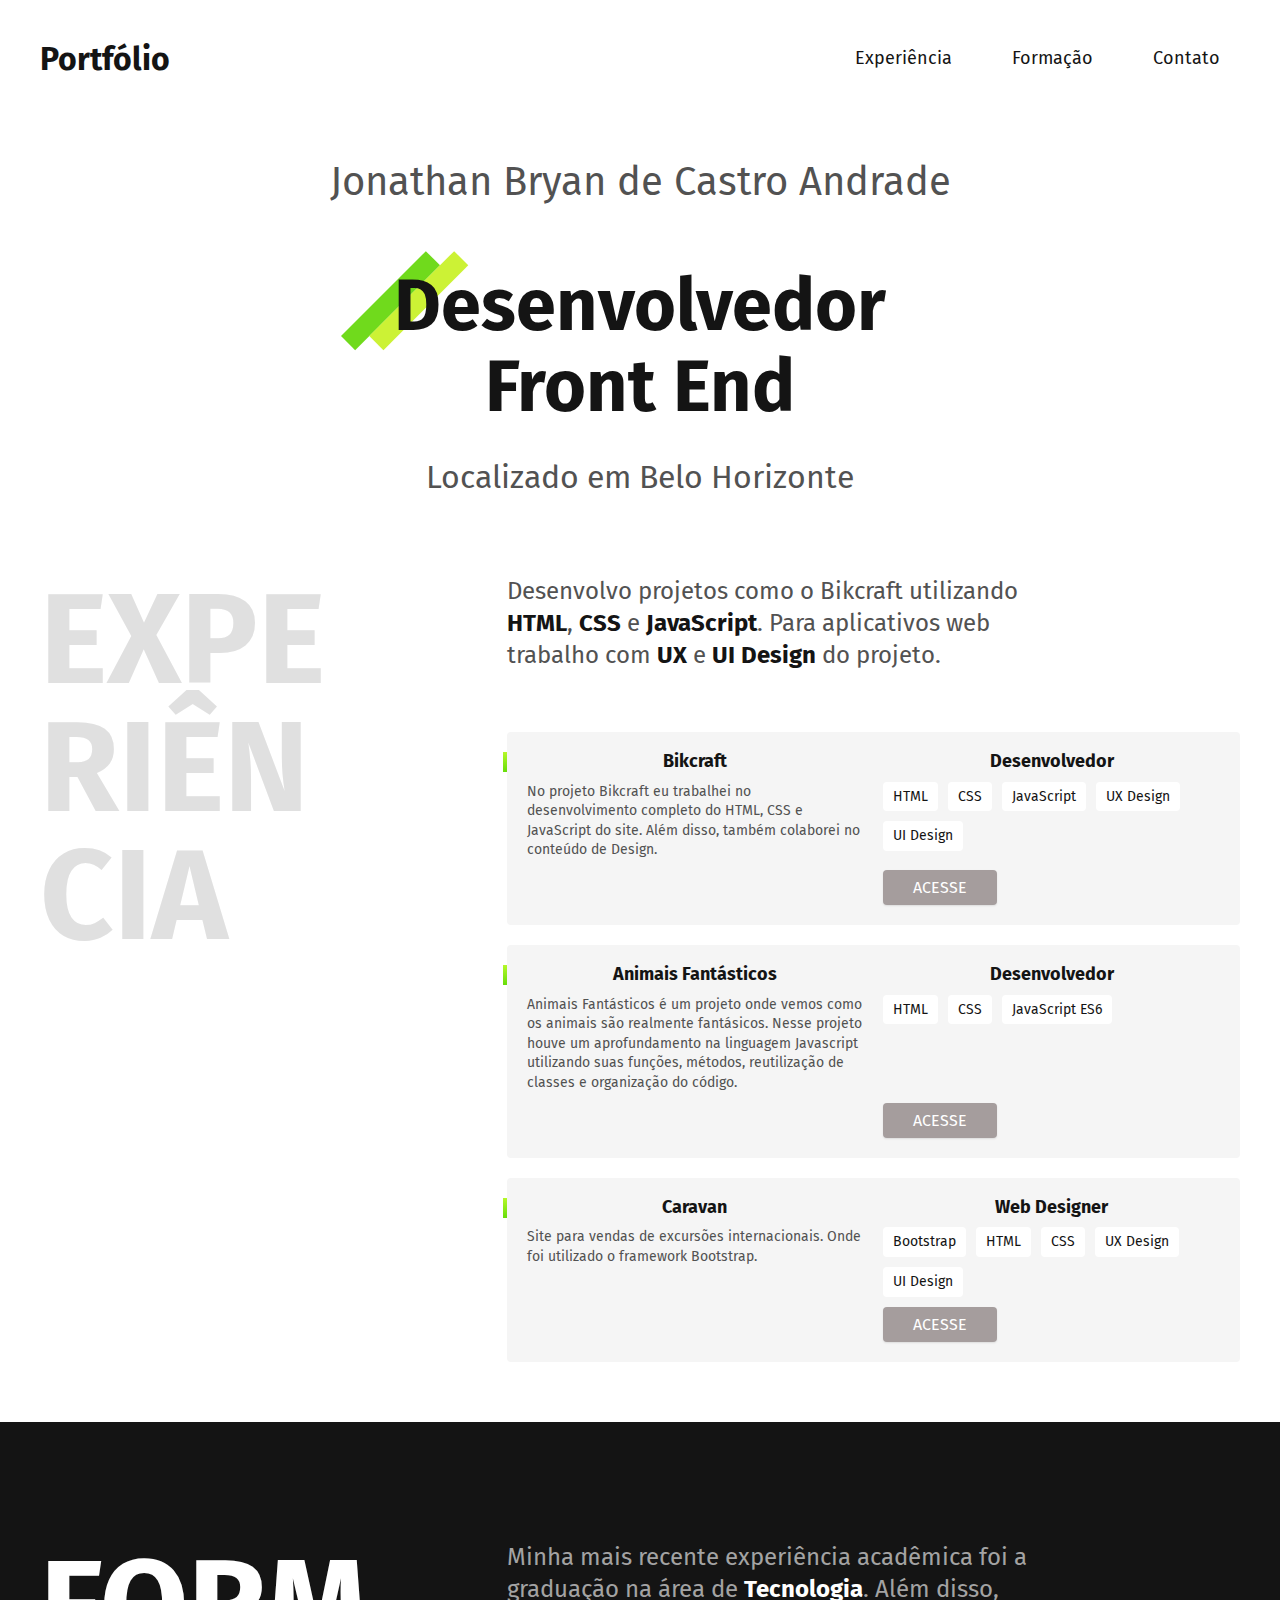
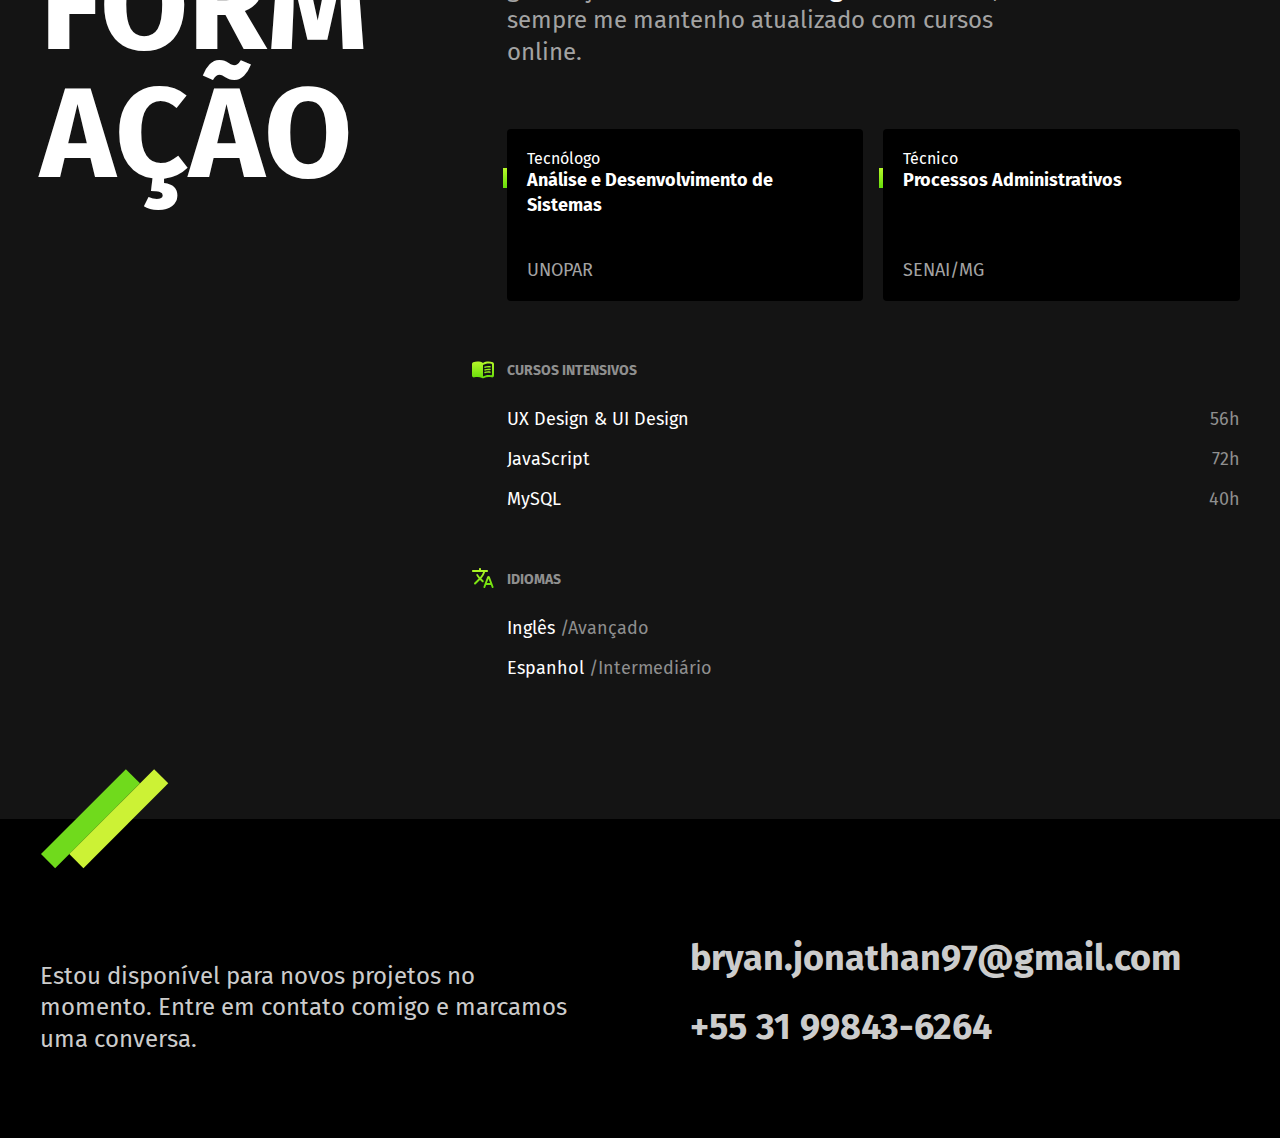
==== commit 2cae5b61: "Update index.html" ====
--- a/index.html
+++ b/index.html
@@ -82,34 +82,6 @@
         </ul>
         <a class="acesso-link" href="https://bryanjonathan.github.io/caravan-bootstrap-4/">ACESSE</a>
       </div>
-
-      <div class="empresa empresa-segredo">
-        <span class="empresa-ano">Especial!!</span>
-        <h3 class="empresa-titulo">Ingrid</h3>
-        <span class="empresa-titulo">Ela gosta</span>
-        <p class="empresa-texto">Responda a seguinte pergunta abaixo...</p>
-        <ul class="empresa-habilidades">
-          <li>Tim Bernardes</li>
-          <li>Billie Eilish</li>
-          <li>Sushi</li>
-          <li>Suquinho natural</li>
-          <li>Dormir de conchinha</li>
-        </ul>
-        <button type="button" class="acesso-link" id="pergunta-secreta" disabled>
-          Acesse
-          <!-- <a style="text-decoration: none; color: white; font-weight: 500;" href=""></a> -->
-        </button>
-      </div>
-      <label for="resposta-segredo" class="margin">Qual o nome da sua girafinha de pelúcia favorita?</label>
-      <input class="input" type="text" id="resposta-segredo">
-      
-      <div style="display: flex; gap: 16px;">
-        <button class="botaozao" id="check-pergunta">CHECAR</button>
-        <img id="icon-sucess" class="d-none" src="./img/sucess.svg" style="width: 32px; height: 32px;">
-        <img id="icon-error" class="d-none" src="./img/error.svg" style="width: 32px; height: 32px;">
-      </div>
-    </div>
-
   </section>
 
   <section class="formacao" id="formacao" aria-label="Formação">
@@ -168,43 +140,5 @@
   </footer>
 </body>
 
-<script>
-  const resposta = document.getElementById("resposta-segredo");
-  const botaoLiberar = document.getElementById("pergunta-secreta");
-  const checkPergunta = document.getElementById("check-pergunta");
-
-  const iconSucess = document.getElementById("icon-sucess");
-  const iconError = document.getElementById("icon-error");
-
-  botaoLiberar.addEventListener("click", function(e) {
-    e.preventDefault();
-    console.log("redirecionar");
-  });
-
-  checkPergunta.addEventListener("click", function() {
-    let respostaInput = resposta.value;
-    respostaInput = respostaInput.trim().toLowerCase();
-
-    iconError.classList.add("d-none");
-    iconSucess.classList.add("d-none");
-
-    iconError.classList.remove("d-block");
-    iconSucess.classList.remove("d-block");
-
-
-    if(respostaInput === "judith" || respostaInput === "judite" || respostaInput === "judihthe" || respostaInput === "jhudith" || respostaInput === "jhudithe" || respostaInput === "jhudite" || respostaInput === "judit") {
-      iconError.classList.add("d-none");
-      iconSucess.classList.add("d-block");
-      botaoLiberar.classList.add("verdinho");
-      botaoLiberar.innerHTML = '<a style="text-decoration: none; color: white; font-weight: 500;" href="./namoro.html">ACESSE</a>';
-      
-    } else {
-      iconSucess.classList.add("d-none");
-      iconError.classList.add("d-block");
-      botaoLiberar.classList.remove("verdinho");
-      botaoLiberar.innerHTML = "ACESSE"
-    }
-  })
-</script>
 
 </html>
